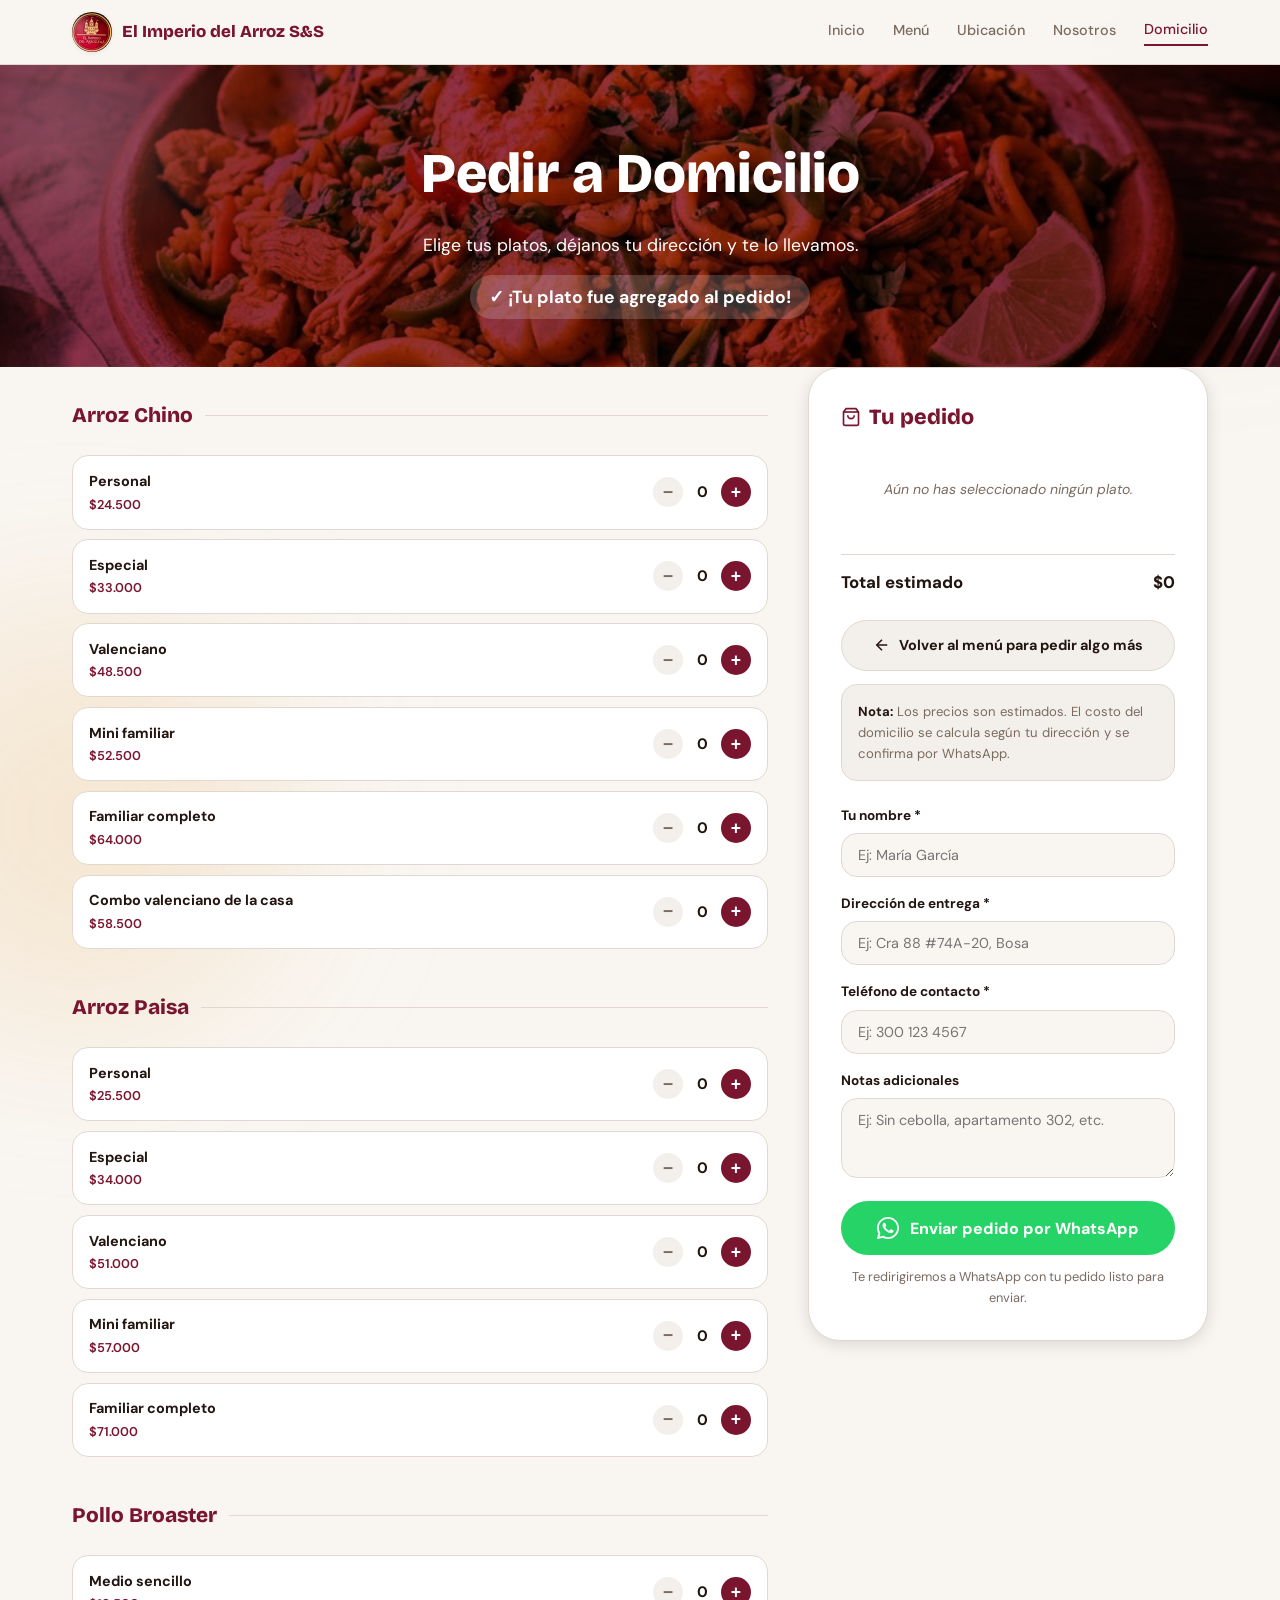
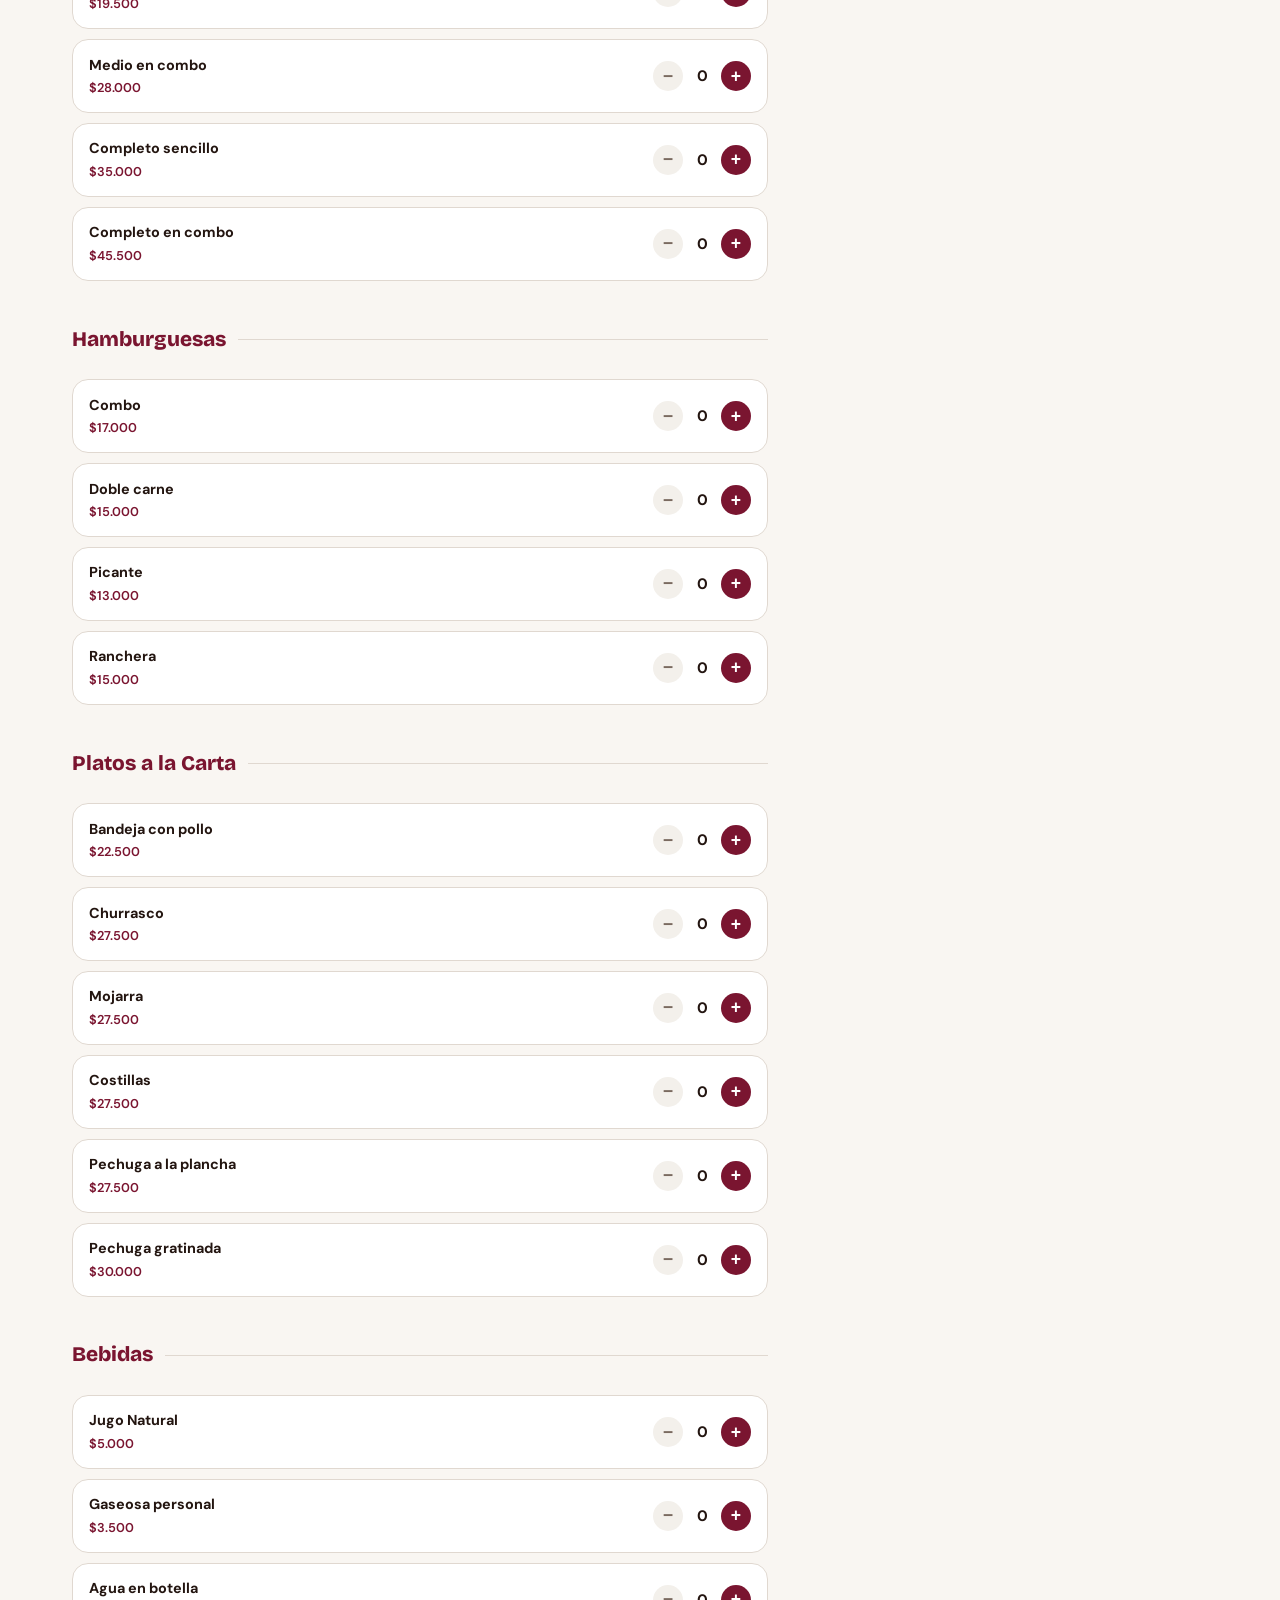
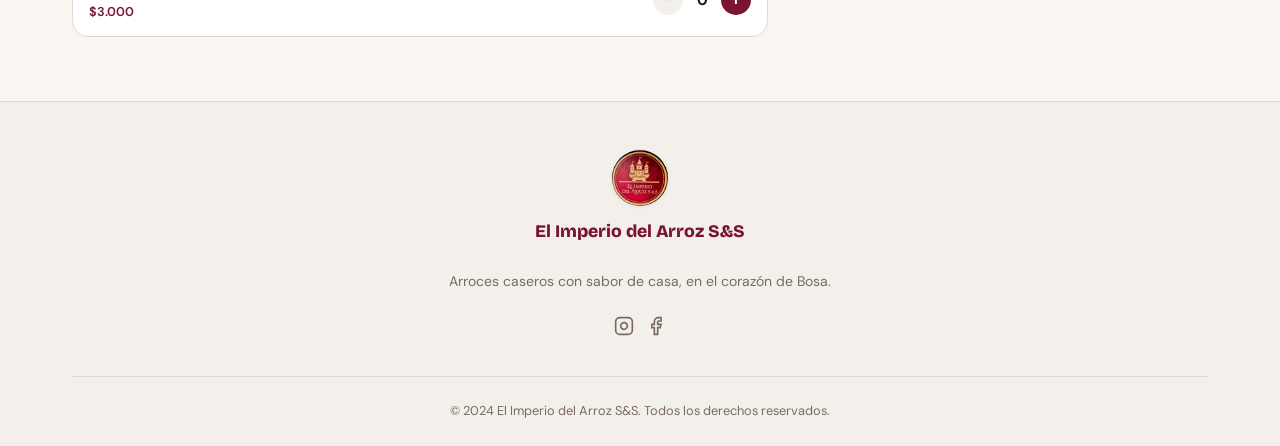
==== domicilio.html @ 8b48c99c "Carga inicial del sitio El Imperio del Arroz S and S" ====
<!DOCTYPE html>
<html lang="es">
<head>
  <meta charset="UTF-8" />
  <meta name="viewport" content="width=device-width, initial-scale=1.0" />
  <title>Domicilio — El Imperio del Arroz S&S</title>
  <meta name="description" content="Haz tu pedido a domicilio en El Imperio del Arroz S&S. Selecciona tus platos, déjanos tu dirección y te lo llevamos." />
  <link rel="icon" type="image/png" href="imagenes/favicon.png" />
  <link rel="stylesheet" href="estilos.css" />
  <style>
    .dom-layout{display:grid;grid-template-columns:1fr;gap:2.5rem;padding-bottom:4rem;}
    @media(min-width:1024px){.dom-layout{grid-template-columns:1fr 400px;align-items:start;}}

    /* CATEGORÍAS MENÚ */
    .cat-titulo{font-family:var(--fuente-display);font-weight:800;font-size:1.3rem;color:var(--primario);margin:2rem 0 0.85rem;display:flex;align-items:center;gap:0.75rem;}
    .cat-titulo::after{content:'';flex:1;border-top:1px solid var(--borde);}
    .items-lista{display:flex;flex-direction:column;gap:0.6rem;}
    .item-fila{display:flex;align-items:center;justify-content:space-between;gap:1rem;background:var(--blanco);border:1px solid var(--borde);border-radius:var(--radio);padding:0.85rem 1rem;transition:border-color .2s;}
    .item-fila:hover{border-color:var(--primario);}
    .item-fila__info{flex:1;}
    .item-fila__nombre{font-weight:700;font-size:0.9rem;color:var(--texto);}
    .item-fila__precio{font-size:0.8rem;color:var(--primario);font-weight:600;margin-top:0.1rem;}
    .contador{display:flex;align-items:center;gap:0.5rem;flex-shrink:0;}
    .contador__btn{width:30px;height:30px;border-radius:50%;border:none;cursor:pointer;font-size:1.1rem;font-weight:700;display:flex;align-items:center;justify-content:center;transition:background .15s,color .15s;}
    .contador__btn--menos{background:var(--fondo-tarjeta);color:var(--texto-suave);}
    .contador__btn--menos:hover{background:var(--borde);}
    .contador__btn--mas{background:var(--primario);color:var(--blanco);}
    .contador__btn--mas:hover{background:var(--primario-claro);}
    .contador__valor{min-width:22px;text-align:center;font-weight:700;font-size:0.95rem;color:var(--texto);}

    /* PANEL PEDIDO */
    .panel-pedido{background:var(--blanco);border:1px solid var(--borde);border-radius:var(--radio-xl);padding:2rem;box-shadow:var(--sombra-md);position:sticky;top:80px;}
    .panel-pedido h2{font-family:var(--fuente-display);font-weight:800;font-size:1.35rem;color:var(--primario);margin-bottom:1.25rem;display:flex;align-items:center;gap:0.5rem;}
    .resumen-lista{display:flex;flex-direction:column;gap:0.5rem;min-height:80px;margin-bottom:1.25rem;}
    .resumen-item{display:flex;align-items:center;justify-content:space-between;gap:0.5rem;font-size:0.875rem;}
    .resumen-item__info{flex:1;color:var(--texto);}
    .resumen-item__precio{font-weight:600;color:var(--primario);white-space:nowrap;}
    .resumen-item__quitar{flex-shrink:0;width:24px;height:24px;border-radius:50%;border:none;background:var(--fondo-tarjeta);color:var(--texto-suave);cursor:pointer;font-size:0.95rem;line-height:1;display:flex;align-items:center;justify-content:center;transition:background .15s,color .15s;}
    .resumen-item__quitar:hover{background:#fde2e2;color:#c0392b;}
    .resumen-vacio{color:var(--texto-suave);font-size:0.875rem;font-style:italic;text-align:center;padding:1.5rem 0;}
    .resumen-total{display:flex;justify-content:space-between;font-weight:800;font-size:1.05rem;border-top:1px solid var(--borde);padding-top:0.85rem;margin-bottom:1.5rem;}
    .btn-volver-menu{width:100%;display:flex;align-items:center;justify-content:center;gap:0.5rem;background:var(--fondo-tarjeta);color:var(--texto);border:1px solid var(--borde);padding:0.8rem 1.5rem;border-radius:999px;font-weight:700;font-size:0.9rem;cursor:pointer;text-decoration:none;transition:background .2s,border-color .2s;font-family:var(--fuente-cuerpo);margin-bottom:0.85rem;box-sizing:border-box;}
    .btn-volver-menu:hover{background:var(--blanco);border-color:var(--primario);color:var(--primario);}
    .btn-volver-menu svg{width:18px;height:18px;}

    /* FORMULARIO */
    .form-grupo{margin-bottom:1rem;}
    .form-grupo label{display:block;font-weight:700;font-size:0.85rem;margin-bottom:0.4rem;color:var(--texto);}
    .form-grupo input,.form-grupo textarea{width:100%;padding:0.75rem 1rem;border:1px solid var(--borde);border-radius:var(--radio);font-family:var(--fuente-cuerpo);font-size:0.9rem;color:var(--texto);background:var(--fondo);outline:none;transition:border-color .2s;box-sizing:border-box;}
    .form-grupo input:focus,.form-grupo textarea:focus{border-color:var(--primario);background:var(--blanco);}
    .form-grupo textarea{min-height:80px;resize:vertical;}
    .btn-enviar{width:100%;display:flex;align-items:center;justify-content:center;gap:0.65rem;background:#25D366;color:#fff;border:none;padding:1rem 1.5rem;border-radius:999px;font-weight:800;font-size:1rem;cursor:pointer;transition:background .2s,transform .15s;font-family:var(--fuente-cuerpo);margin-top:0.5rem;}
    .btn-enviar:hover{background:#1ebe5d;transform:translateY(-1px);}
    .btn-enviar svg{width:22px;height:22px;}
    .btn-enviar:disabled{background:#aaa;cursor:not-allowed;transform:none;}
    .aviso-seleccion{font-size:0.8rem;color:var(--texto-suave);text-align:center;margin-top:0.75rem;}

    /* NOTA */
    .nota-dom{background:var(--fondo-tarjeta);border:1px solid var(--borde);border-radius:var(--radio);padding:1rem;font-size:0.82rem;color:var(--texto-suave);line-height:1.6;margin-bottom:1.5rem;}
    .nota-dom strong{color:var(--texto);}
  </style>
</head>
<body>

<nav class="nav">
  <div class="contenedor nav__inner">
    <a href="index.html" class="nav__logo"><img src="imagenes/logo.png" alt="Logo El Imperio del Arroz S&amp;S" /><span>El Imperio del Arroz S&amp;S</span></a>
    <div class="nav__links">
      <a href="index.html"     class="nav__link">Inicio</a>
      <a href="menu.html"      class="nav__link">Menú</a>
      <a href="ubicacion.html" class="nav__link">Ubicación</a>
      <a href="nosotros.html"  class="nav__link">Nosotros</a>
      <a href="domicilio.html" class="nav__link nav__link--activo">Domicilio<span class="carrito-badge">0</span></a>
    </div>
    <button class="nav__hamburgesa" id="btn-menu" aria-label="Abrir menú">
      <svg id="icono-menu" width="24" height="24" fill="none" stroke="currentColor" stroke-width="2" viewBox="0 0 24 24"><line x1="3" y1="6" x2="21" y2="6"/><line x1="3" y1="12" x2="21" y2="12"/><line x1="3" y1="18" x2="21" y2="18"/></svg>
      <svg id="icono-x" width="24" height="24" fill="none" stroke="currentColor" stroke-width="2" viewBox="0 0 24 24" style="display:none"><line x1="18" y1="6" x2="6" y2="18"/><line x1="6" y1="6" x2="18" y2="18"/></svg>
    </button>
  </div>
  <div class="nav__movil contenedor" id="nav-movil">
    <a href="index.html"     class="nav__movil-link">Inicio</a>
    <a href="menu.html"      class="nav__movil-link">Menú</a>
    <a href="ubicacion.html" class="nav__movil-link">Ubicación</a>
    <a href="nosotros.html"  class="nav__movil-link">Nosotros</a>
    <a href="domicilio.html" class="nav__movil-link nav__movil-link--activo">Domicilio<span class="carrito-badge">0</span></a>
  </div>
</nav>

<main>
  <div class="cabecera-pagina cabecera-pagina--foto cabecera-pagina--domicilio">
    <h1>Pedir a Domicilio</h1>
    <p>Elige tus platos, déjanos tu dirección y te lo llevamos.</p>
    <p id="aviso-agregado" style="display:none;margin-top:1rem;font-weight:700;background:rgba(255,255,255,0.18);border-radius:999px;padding:0.5rem 1.2rem;display:inline-block;">✓ ¡Tu plato fue agregado al pedido!</p>
  </div>

  <div class="contenedor">
    <div class="dom-layout">

      <!-- MENÚ SELECTOR -->
      <div>

        <div class="items-lista" id="lista-items"></div>

      </div>

      <!-- PANEL PEDIDO -->
      <div>
        <div class="panel-pedido">
          <h2>
            <svg width="20" height="20" fill="none" stroke="currentColor" stroke-width="2" viewBox="0 0 24 24"><path d="M6 2L3 6v14a2 2 0 0 0 2 2h14a2 2 0 0 0 2-2V6l-3-4z"/><line x1="3" y1="6" x2="21" y2="6"/><path d="M16 10a4 4 0 0 1-8 0"/></svg>
            Tu pedido
          </h2>

          <div class="resumen-lista" id="resumen-lista">
            <p class="resumen-vacio" id="resumen-vacio">Aún no has seleccionado ningún plato.</p>
          </div>

          <div class="resumen-total">
            <span>Total estimado</span>
            <span id="total-precio">$0</span>
          </div>

          <a href="menu.html" class="btn-volver-menu">
            <svg width="18" height="18" fill="none" stroke="currentColor" stroke-width="2" viewBox="0 0 24 24"><line x1="19" y1="12" x2="5" y2="12"/><polyline points="12 19 5 12 12 5"/></svg>
            Volver al menú para pedir algo más
          </a>

          <div class="nota-dom">
            <strong>Nota:</strong> Los precios son estimados. El costo del domicilio se calcula según tu dirección y se confirma por WhatsApp.
          </div>

          <form id="form-domicilio">
            <div class="form-grupo">
              <label for="cli-nombre">Tu nombre *</label>
              <input type="text" id="cli-nombre" placeholder="Ej: María García" required />
            </div>
            <div class="form-grupo">
              <label for="cli-direccion">Dirección de entrega *</label>
              <input type="text" id="cli-direccion" placeholder="Ej: Cra 88 #74A-20, Bosa" required />
            </div>
            <div class="form-grupo">
              <label for="cli-telefono">Teléfono de contacto *</label>
              <input type="tel" id="cli-telefono" placeholder="Ej: 300 123 4567" required />
            </div>
            <div class="form-grupo">
              <label for="cli-notas">Notas adicionales</label>
              <textarea id="cli-notas" placeholder="Ej: Sin cebolla, apartamento 302, etc."></textarea>
            </div>
            <button type="submit" class="btn-enviar" id="btn-enviar">
              <svg viewBox="0 0 24 24" fill="currentColor"><path d="M17.472 14.382c-.297-.149-1.758-.867-2.03-.967-.273-.099-.471-.148-.67.15-.197.297-.767.966-.94 1.164-.173.199-.347.223-.644.075-.297-.15-1.255-.463-2.39-1.475-.883-.788-1.48-1.761-1.653-2.059-.173-.297-.018-.458.13-.606.134-.133.298-.347.446-.52.149-.174.198-.298.298-.497.099-.198.05-.371-.025-.52-.075-.149-.669-1.612-.916-2.207-.242-.579-.487-.5-.669-.51-.173-.008-.371-.01-.57-.01-.198 0-.52.074-.792.372-.272.297-1.04 1.016-1.04 2.479 0 1.462 1.065 2.875 1.213 3.074.149.198 2.096 3.2 5.077 4.487.709.306 1.262.489 1.694.625.712.227 1.36.195 1.871.118.571-.085 1.758-.719 2.006-1.413.248-.694.248-1.289.173-1.413-.074-.124-.272-.198-.57-.347z"/><path d="M12 0C5.373 0 0 5.373 0 12c0 2.127.558 4.122 1.531 5.845L.057 23.078a.75.75 0 0 0 .916.908l5.354-1.464A11.945 11.945 0 0 0 12 24c6.627 0 12-5.373 12-12S18.627 0 12 0zm0 22c-1.885 0-3.65-.513-5.166-1.41l-.37-.22-3.817 1.044 1.068-3.712-.24-.385A10 10 0 0 1 2 12C2 6.477 6.477 2 12 2s10 4.477 10 10-4.477 10-10 10z"/></svg>
              Enviar pedido por WhatsApp
            </button>
            <p class="aviso-seleccion">Te redirigiremos a WhatsApp con tu pedido listo para enviar.</p>
          </form>
        </div>
      </div>

    </div>
  </div>
</main>

<footer>
  <div class="contenedor">
    <div class="footer__grid" style="grid-template-columns:1fr;">
      <div class="footer__marca">
        <img src="imagenes/logo.png" alt="Logo El Imperio del Arroz S&amp;S" />
        <p class="footer__titulo">El Imperio del Arroz S&amp;S</p>
        <p class="footer__texto">Arroces caseros con sabor de casa, en el corazón de Bosa.</p>
        <div class="footer__iconos">
          <a href="#" aria-label="Instagram"><svg fill="none" stroke="currentColor" stroke-width="2" viewBox="0 0 24 24"><rect x="2" y="2" width="20" height="20" rx="5"/><path d="M16 11.37A4 4 0 1 1 12.63 8 4 4 0 0 1 16 11.37z"/><line x1="17.5" y1="6.5" x2="17.51" y2="6.5"/></svg></a>
          <a href="#" aria-label="Facebook"><svg fill="none" stroke="currentColor" stroke-width="2" viewBox="0 0 24 24"><path d="M18 2h-3a5 5 0 0 0-5 5v3H7v4h3v8h4v-8h3l1-4h-4V7a1 1 0 0 1 1-1h3z"/></svg></a>
        </div>
      </div>
    </div>
    <div class="footer__copy">© 2024 El Imperio del Arroz S&amp;S. Todos los derechos reservados.</div>
  </div>
</footer>

<script src="script.js"></script>
<script>
// =================== MENÚ DATA ===================
const MENU = [
  { cat: 'Arroz Chino', items: [
    { nombre: 'Personal',                    precio: 24500 },
    { nombre: 'Especial',                    precio: 33000 },
    { nombre: 'Valenciano',                  precio: 48500 },
    { nombre: 'Mini familiar',               precio: 52500 },
    { nombre: 'Familiar completo',           precio: 64000 },
    { nombre: 'Combo valenciano de la casa', precio: 58500 },
  ]},
  { cat: 'Arroz Paisa', items: [
    { nombre: 'Personal',          precio: 25500 },
    { nombre: 'Especial',          precio: 34000 },
    { nombre: 'Valenciano',        precio: 51000 },
    { nombre: 'Mini familiar',     precio: 57000 },
    { nombre: 'Familiar completo', precio: 71000 },
  ]},
  { cat: 'Pollo Broaster', items: [
    { nombre: 'Medio sencillo',    precio: 19500 },
    { nombre: 'Medio en combo',    precio: 28000 },
    { nombre: 'Completo sencillo', precio: 35000 },
    { nombre: 'Completo en combo', precio: 45500 },
  ]},
  { cat: 'Hamburguesas', items: [
    { nombre: 'Combo',       precio: 17000 },
    { nombre: 'Doble carne', precio: 15000 },
    { nombre: 'Picante',     precio: 13000 },
    { nombre: 'Ranchera',    precio: 15000 },
  ]},
  { cat: 'Platos a la Carta', items: [
    { nombre: 'Bandeja con pollo',    precio: 22500 },
    { nombre: 'Churrasco',            precio: 27500 },
    { nombre: 'Mojarra',              precio: 27500 },
    { nombre: 'Costillas',            precio: 27500 },
    { nombre: 'Pechuga a la plancha', precio: 27500 },
    { nombre: 'Pechuga gratinada',    precio: 30000 },
  ]},
  { cat: 'Bebidas', items: [
    { nombre: 'Jugo Natural',      precio: 5000 },
    { nombre: 'Gaseosa personal',  precio: 3500 },
    { nombre: 'Agua en botella',   precio: 3000 },
  ]},
];

// =================== STATE ===================
const cantidades = {};
const carritoGuardado = obtenerCarrito();

function fmt(n) {
  if (n === 0) return 'Consultar';
  return '$' + n.toLocaleString('es-CO');
}

// =================== RENDER MENÚ ===================
const listaEl = document.getElementById('lista-items');
listaEl.innerHTML = '';

MENU.forEach(cat => {
  // Título de categoría
  const tit = document.createElement('p');
  tit.className = 'cat-titulo';
  tit.textContent = cat.cat;
  listaEl.appendChild(tit);

  // Items
  const lista = document.createElement('div');
  lista.className = 'items-lista';

  cat.items.forEach(item => {
    const key = cat.cat + '|' + item.nombre;
    cantidades[key] = carritoGuardado[key] || 0;

    const fila = document.createElement('div');
    fila.className = 'item-fila reveal';
    fila.innerHTML = `
      <div class="item-fila__info">
        <div class="item-fila__nombre">${item.nombre}</div>
        <div class="item-fila__precio">${fmt(item.precio)}</div>
      </div>
      <div class="contador">
        <button class="contador__btn contador__btn--menos" data-key="${key}" aria-label="Restar">−</button>
        <span class="contador__valor" id="val-${key.replace(/[|& ]/g,'-')}">${cantidades[key]}</span>
        <button class="contador__btn contador__btn--mas" data-key="${key}" aria-label="Agregar">+</button>
      </div>`;
    lista.appendChild(fila);
  });

  listaEl.appendChild(lista);
});

// Re-observar los nuevos elementos .reveal generados dinámicamente
if ('IntersectionObserver' in window) {
  const obsDinamico = new IntersectionObserver((entries) => {
    entries.forEach((entry) => {
      if (entry.isIntersecting) { entry.target.classList.add('reveal--visible'); obsDinamico.unobserve(entry.target); }
    });
  }, { threshold: 0.1 });
  document.querySelectorAll('.item-fila.reveal').forEach(el => obsDinamico.observe(el));
} else {
  document.querySelectorAll('.item-fila.reveal').forEach(el => el.classList.add('reveal--visible'));
}

actualizarResumen();

// =================== EVENTOS CONTADOR ===================
document.addEventListener('click', function(e) {
  const btn = e.target.closest('.contador__btn');
  if (!btn) return;
  const key = btn.dataset.key;
  if (!key) return;

  if (btn.classList.contains('contador__btn--mas')) {
    cantidades[key]++;
  } else {
    if (cantidades[key] > 0) cantidades[key]--;
  }

  const safeId = 'val-' + key.replace(/[|& ]/g, '-');
  const valEl = document.getElementById(safeId);
  if (valEl) valEl.textContent = cantidades[key];

  guardarCarrito(cantidades);
  actualizarBadgeCarrito();
  actualizarResumen();
});

// =================== ACTUALIZAR RESUMEN ===================
function actualizarResumen() {
  const listaRes = document.getElementById('resumen-lista');
  const vacioPar = document.getElementById('resumen-vacio');
  const totalEl  = document.getElementById('total-precio');

  let totalNum = 0;
  let items = [];

  MENU.forEach(cat => {
    cat.items.forEach(item => {
      const key = cat.cat + '|' + item.nombre;
      const qty = cantidades[key] || 0;
      if (qty > 0) {
        items.push({ key, nombre: `${item.nombre} (${cat.cat})`, qty, precio: item.precio });
        totalNum += item.precio * qty;
      }
    });
  });

  listaRes.innerHTML = '';
  if (items.length === 0) {
    const p = document.createElement('p');
    p.className = 'resumen-vacio';
    p.id = 'resumen-vacio';
    p.textContent = 'Aún no has seleccionado ningún plato.';
    listaRes.appendChild(p);
    totalEl.textContent = '$0';
  } else {
    items.forEach(it => {
      const row = document.createElement('div');
      row.className = 'resumen-item';
      row.innerHTML = `
        <span class="resumen-item__info">${it.qty}× ${it.nombre}</span>
        <span class="resumen-item__precio">${it.precio > 0 ? fmt(it.precio * it.qty) : 'Consultar'}</span>
        <button type="button" class="resumen-item__quitar" data-key="${it.key}" aria-label="Quitar ${it.nombre} del pedido" title="Quitar del pedido">✕</button>`;
      listaRes.appendChild(row);
    });
    totalEl.textContent = totalNum > 0 ? fmt(totalNum) : 'Consultar';
  }
}

// =================== QUITAR ITEM DESDE EL RESUMEN ===================
document.addEventListener('click', function(e) {
  const quitarBtn = e.target.closest('.resumen-item__quitar');
  if (!quitarBtn) return;
  const key = quitarBtn.dataset.key;
  if (!key) return;

  cantidades[key] = 0;

  const safeId = 'val-' + key.replace(/[|& ]/g, '-');
  const valEl = document.getElementById(safeId);
  if (valEl) valEl.textContent = 0;

  guardarCarrito(cantidades);
  actualizarBadgeCarrito();
  actualizarResumen();
});

// =================== ENVIAR POR WA ===================
document.getElementById('form-domicilio').addEventListener('submit', function(e) {
  e.preventDefault();

  const nombre    = document.getElementById('cli-nombre').value.trim();
  const direccion = document.getElementById('cli-direccion').value.trim();
  const telefono  = document.getElementById('cli-telefono').value.trim();
  const notas     = document.getElementById('cli-notas').value.trim();

  let seleccionados = [];
  let totalNum = 0;

  MENU.forEach(cat => {
    cat.items.forEach(item => {
      const key = cat.cat + '|' + item.nombre;
      const qty = cantidades[key] || 0;
      if (qty > 0) {
        seleccionados.push('  • ' + qty + 'x ' + item.nombre + ' (' + cat.cat + ')' + (item.precio > 0 ? ' — ' + fmt(item.precio * qty) : ''));
        totalNum += item.precio * qty;
      }
    });
  });

  if (seleccionados.length === 0) {
    alert('Por favor selecciona al menos un plato antes de enviar.');
    return;
  }

  let msg = '🍚 *Pedido a domicilio — El Imperio del Arroz S&S*\n\n';
  msg += '*👤 Nombre:* ' + nombre + '\n';
  msg += '*📍 Dirección:* ' + direccion + '\n';
  msg += '*📞 Teléfono:* ' + telefono + '\n\n';
  msg += '*🛒 Platos pedidos:*\n' + seleccionados.join('\n') + '\n\n';
  if (totalNum > 0) msg += '*💰 Total estimado:* ' + fmt(totalNum) + '\n\n';
  if (notas) msg += '*📝 Notas:* ' + notas + '\n\n';
  msg += '_Por favor confirmame el costo del domicilio. ¡Gracias!_';

  window.open('https://wa.me/573132118757?text=' + encodeURIComponent(msg), '_blank');

  localStorage.removeItem('imperioCarrito');
  actualizarBadgeCarrito();
});

// Hamburguesa nav
const btn = document.getElementById('btn-menu');
const navMovil = document.getElementById('nav-movil');
const iconoMenu = document.getElementById('icono-menu');
const iconoX = document.getElementById('icono-x');
btn.addEventListener('click', () => {
  navMovil.classList.toggle('abierto');
  iconoMenu.style.display = navMovil.classList.contains('abierto') ? 'none' : 'block';
  iconoX.style.display = navMovil.classList.contains('abierto') ? 'block' : 'none';
});

if (Object.keys(carritoGuardado).length > 0) {
  const aviso = document.getElementById('aviso-agregado');
  if (aviso) {
    aviso.style.display = 'inline-block';
    setTimeout(() => { aviso.style.display = 'none'; }, 3500);
  }
}
</script>
</body>
</html>
---- estilos.css ----
/* =============================================
   EL IMPERIO DEL ARROZ S&S — Estilos globales
   ============================================= */

@import url('https://fonts.googleapis.com/css2?family=Bricolage+Grotesque:opsz,wght@12..96,400;12..96,600;12..96,700;12..96,800&family=DM+Sans:wght@400;500;600&display=swap');

/* --- Variables de color y tipografía --- */
:root {
  --primario:        #7a1530;
  --primario-claro:  #9b1c3d;
  --primario-10:     rgba(122,21,48,0.10);
  --primario-20:     rgba(122,21,48,0.20);
  --secundario:      #e08c1a;
  --secundario-10:   rgba(224,140,26,0.10);
  --secundario-20:   rgba(224,140,26,0.20);
  --fondo:           #f9f6f2;
  --fondo-tarjeta:   #f3f0eb;
  --texto:           #231510;
  --texto-suave:     #7a6a60;
  --borde:           #e0d8d0;
  --wa-verde:        #25D366;
  --wa-verde-hover:  #1da851;
  --blanco:          #ffffff;
  --sombra-sm:       0 1px 4px rgba(0,0,0,0.08);
  --sombra-md:       0 4px 16px rgba(0,0,0,0.12);
  --sombra-lg:       0 8px 32px rgba(0,0,0,0.16);
  --radio:           1rem;
  --radio-lg:        1.5rem;
  --radio-xl:        2rem;
  --fuente-display:  'Bricolage Grotesque', sans-serif;
  --fuente-cuerpo:   'DM Sans', sans-serif;
}

/* --- Reset básico --- */
*, *::before, *::after { box-sizing: border-box; margin: 0; padding: 0; }
html { scroll-behavior: smooth; }
body {
  font-family: var(--fuente-cuerpo);
  background: var(--fondo);
  color: var(--texto);
  line-height: 1.6;
  min-height: 100vh;
  display: flex;
  flex-direction: column;
}
img { display: block; max-width: 100%; }
a { color: inherit; text-decoration: none; }
ul { list-style: none; }

/* --- Contenedor --- */
.contenedor {
  width: 100%;
  max-width: 1200px;
  margin: 0 auto;
  padding: 0 1rem;
}
@media (min-width: 640px)  { .contenedor { padding: 0 1.5rem; } }
@media (min-width: 1024px) { .contenedor { padding: 0 2rem; } }

/* =============================================
   NAVEGACIÓN
   ============================================= */
.nav {
  position: sticky;
  top: 0;
  z-index: 100;
  background: rgba(249,246,242,0.95);
  backdrop-filter: blur(10px);
  border-bottom: 1px solid var(--borde);
}
.nav__inner {
  display: flex;
  align-items: center;
  justify-content: space-between;
  height: 64px;
}
.nav__logo {
  display: flex;
  align-items: center;
  gap: 0.6rem;
  font-family: var(--fuente-display);
  font-weight: 800;
  font-size: 1.05rem;
  color: var(--primario);
  flex-shrink: 0;
  line-height: 1.2;
}
.nav__logo:hover { color: var(--primario-claro); }
.nav__logo img { width: 40px; height: 40px; border-radius: 50%; object-fit: cover; flex-shrink: 0; box-shadow: var(--sombra-sm); }
.nav__logo span { display: none; }
@media (min-width: 480px) { .nav__logo span { display: inline; } }

.nav__links {
  display: none;
  align-items: center;
  gap: 1.75rem;
}
@media (min-width: 768px) { .nav__links { display: flex; } }

.nav__link {
  font-size: 0.9rem;
  font-weight: 500;
  color: var(--texto-suave);
  transition: color .2s;
  padding-bottom: 2px;
}
.nav__link:hover { color: var(--primario); }
.nav__link--activo {
  color: var(--primario);
  border-bottom: 2px solid var(--primario);
}

.btn-wa-nav {
  display: inline-flex;
  align-items: center;
  gap: 0.4rem;
  background: var(--primario);
  color: var(--blanco);
  font-weight: 600;
  font-size: 0.88rem;
  padding: 0.55rem 1.2rem;
  border-radius: 999px;
  transition: background .2s, transform .15s;
  white-space: nowrap;
}
.btn-wa-nav:hover { background: var(--primario-claro); transform: translateY(-1px); }
.btn-wa-nav svg { width: 16px; height: 16px; flex-shrink: 0; }

/* Hamburguesa */
.nav__hamburgesa {
  display: flex;
  align-items: center;
  justify-content: center;
  background: none;
  border: none;
  cursor: pointer;
  padding: 0.5rem;
  color: var(--texto);
  border-radius: 0.5rem;
  transition: background .2s;
}
.nav__hamburgesa:hover { background: var(--fondo-tarjeta); }
@media (min-width: 768px) { .nav__hamburgesa { display: none; } }

/* Menú móvil */
.nav__movil {
  display: none;
  flex-direction: column;
  gap: 0.25rem;
  padding: 0.75rem 1rem 1rem;
  border-top: 1px solid var(--borde);
  background: var(--fondo);
  box-shadow: var(--sombra-md);
}
.nav__movil.abierto { display: flex; }
.nav__movil-link {
  display: block;
  padding: 0.65rem 0.75rem;
  border-radius: 0.5rem;
  font-weight: 500;
  font-size: 1rem;
  color: var(--texto);
  transition: background .15s, color .15s;
}
.nav__movil-link:hover, .nav__movil-link--activo {
  background: var(--primario-10);
  color: var(--primario);
}
.btn-wa-movil {
  display: flex;
  align-items: center;
  justify-content: center;
  gap: 0.5rem;
  margin-top: 0.5rem;
  background: var(--primario);
  color: var(--blanco);
  font-weight: 600;
  padding: 0.75rem;
  border-radius: 999px;
  transition: background .2s;
}
.btn-wa-movil:hover { background: var(--primario-claro); }

/* =============================================
   BOTÓN FLOTANTE DE WHATSAPP
   ============================================= */
.wa-flotante {
  position: fixed;
  bottom: 1.5rem;
  right: 1.5rem;
  z-index: 200;
  width: 56px;
  height: 56px;
  border-radius: 50%;
  background: var(--wa-verde);
  color: var(--blanco);
  display: flex;
  align-items: center;
  justify-content: center;
  box-shadow: var(--sombra-lg);
  transition: transform .2s, background .2s;
  animation: pulso 2.5s ease-in-out infinite;
}
.wa-flotante:hover {
  background: var(--wa-verde-hover);
  transform: scale(1.1);
  animation: none;
}
.wa-flotante svg { width: 28px; height: 28px; }
@keyframes pulso {
  0%, 100% { box-shadow: 0 0 0 0 rgba(37,211,102,0.4); }
  50%       { box-shadow: 0 0 0 12px rgba(37,211,102,0); }
}

/* =============================================
   BOTONES GENERALES
   ============================================= */
.btn {
  display: inline-flex;
  align-items: center;
  justify-content: center;
  gap: 0.4rem;
  font-family: var(--fuente-cuerpo);
  font-weight: 600;
  border: none;
  cursor: pointer;
  transition: background .2s, transform .15s, box-shadow .2s;
  text-decoration: none;
  border-radius: 999px;
  white-space: nowrap;
  font-size: 1rem;
}
.btn:hover { transform: translateY(-1px); }
.btn:active { transform: translateY(0); }

.btn-primario {
  background: var(--primario);
  color: var(--blanco);
  padding: 0.85rem 2rem;
}
.btn-primario:hover { background: var(--primario-claro); box-shadow: var(--sombra-md); }

.btn-outline {
  background: transparent;
  color: var(--primario);
  border: 2px solid var(--primario);
  padding: 0.75rem 1.75rem;
}
.btn-outline:hover { background: var(--primario-10); }

.btn-wa {
  background: var(--wa-verde);
  color: var(--blanco);
  padding: 0.85rem 2rem;
}
.btn-wa:hover { background: var(--wa-verde-hover); box-shadow: var(--sombra-md); }

.btn-blanco {
  background: var(--blanco);
  color: var(--primario);
  padding: 0.85rem 2rem;
}
.btn-blanco:hover { background: #f0ece8; }

.btn-grande {
  padding: 1.1rem 2.5rem;
  font-size: 1.15rem;
}

.btn svg { width: 18px; height: 18px; flex-shrink: 0; }

/* =============================================
   FOOTER
   ============================================= */
footer {
  background: var(--fondo-tarjeta);
  border-top: 1px solid var(--borde);
  margin-top: auto;
}
.footer__grid {
  display: grid;
  grid-template-columns: 1fr;
  gap: 2rem;
  padding: 3rem 0 2rem;
  text-align: center;
  justify-items: center;
}
@media (min-width: 768px) { .footer__grid { grid-template-columns: repeat(3, 1fr); } }

.footer__marca { display: flex; flex-direction: column; align-items: center; gap: 0.75rem; max-width: 480px; }
.footer__marca img { width: 56px; height: 56px; border-radius: 50%; object-fit: cover; box-shadow: var(--sombra-sm); }

.footer__titulo {
  font-family: var(--fuente-display);
  font-weight: 800;
  font-size: 1.1rem;
  color: var(--primario);
  margin-bottom: 0.75rem;
}
.footer__subtitulo {
  font-weight: 600;
  font-size: 1rem;
  color: var(--texto);
  margin-bottom: 0.75rem;
}
.footer__texto { font-size: 0.875rem; color: var(--texto-suave); line-height: 1.6; }
.footer__item {
  display: flex;
  gap: 0.5rem;
  font-size: 0.875rem;
  color: var(--texto-suave);
  margin-bottom: 0.75rem;
}
.footer__item svg { width: 18px; height: 18px; color: var(--primario); flex-shrink: 0; margin-top: 1px; }
.footer__iconos { display: flex; gap: 0.75rem; margin-top: 0.75rem; }
.footer__iconos a { color: var(--texto-suave); transition: color .2s; }
.footer__iconos a:hover { color: var(--primario); }
.footer__iconos svg { width: 20px; height: 20px; }
.footer__copy {
  border-top: 1px solid var(--borde);
  padding: 1.5rem 0;
  text-align: center;
  font-size: 0.8rem;
  color: var(--texto-suave);
}

/* =============================================
   ESTRELLAS
   ============================================= */
.estrellas { display: flex; gap: 2px; color: var(--secundario); }
.estrellas svg { width: 18px; height: 18px; fill: currentColor; }
.estrellas--grande svg { width: 26px; height: 26px; }
.estrellas--pequenas svg { width: 14px; height: 14px; }

/* =============================================
   TARJETA GENÉRICA
   ============================================= */
.tarjeta {
  background: var(--blanco);
  border: 1px solid var(--borde);
  border-radius: var(--radio-lg);
  overflow: hidden;
  box-shadow: var(--sombra-sm);
  transition: box-shadow .2s, transform .2s;
}
.tarjeta:hover { box-shadow: var(--sombra-md); transform: translateY(-2px); }

/* =============================================
   CABECERAS DE PÁGINA (fondo degradado + difuminados)
   ============================================= */
.cabecera-pagina {
  position: relative;
  overflow: hidden;
  background: linear-gradient(135deg, var(--primario) 0%, var(--primario-claro) 55%, #8a1a3a 100%);
  background-size: 200% 200%;
  animation: degradadoMovil 10s ease infinite;
  color: var(--blanco);
  padding: 4rem 1rem 3rem;
  text-align: center;
}
.cabecera-pagina::before, .cabecera-pagina::after {
  content: '';
  position: absolute;
  border-radius: 50%;
  filter: blur(60px);
  pointer-events: none;
}
.cabecera-pagina::before { width: 240px; height: 240px; background: rgba(255,255,255,0.16); top: -70px; left: -50px; animation: flotar 7s ease-in-out infinite; }
.cabecera-pagina::after  { width: 280px; height: 280px; background: rgba(224,140,26,0.40); bottom: -90px; right: -60px; animation: flotar 9s ease-in-out infinite reverse; }
.cabecera-pagina h1, .cabecera-pagina p { position: relative; z-index: 1; }

.cabecera-pagina--foto { background-size: cover; background-position: center; background-blend-mode: multiply; animation: none; }
.cabecera-pagina--foto::after { display: none; }
.cabecera-pagina--menu      { background-image: linear-gradient(135deg, rgba(122,21,48,0.90) 0%, rgba(138,26,58,0.85) 55%, rgba(122,21,48,0.92) 100%), url('imagenes/platos_carta.jpg'); }
.cabecera-pagina--ubicacion { background-image: linear-gradient(135deg, rgba(122,21,48,0.90) 0%, rgba(138,26,58,0.85) 55%, rgba(122,21,48,0.92) 100%), url('imagenes/ambiance.jpg'); }
.cabecera-pagina--domicilio { background-image: linear-gradient(135deg, rgba(122,21,48,0.90) 0%, rgba(138,26,58,0.85) 55%, rgba(122,21,48,0.92) 100%), url('imagenes/arroz_mixto.jpg'); }
.cabecera-pagina--nosotros  { background-image: linear-gradient(135deg, rgba(122,21,48,0.90) 0%, rgba(138,26,58,0.85) 55%, rgba(122,21,48,0.92) 100%), url('imagenes/hero.jpg'); }
.cabecera-pagina h1 {
  font-family: var(--fuente-display);
  font-weight: 800;
  font-size: clamp(2rem, 5vw, 3.5rem);
  margin-bottom: 0.75rem;
  animation: apareceArriba .8s ease both;
}
.cabecera-pagina p { font-size: 1.1rem; opacity: 0.85; max-width: 600px; margin: 0 auto; animation: apareceArriba .8s ease .1s both; }

@keyframes degradadoMovil { 0%,100% { background-position: 0% 50%; } 50% { background-position: 100% 50%; } }
@keyframes apareceArriba { from { opacity: 0; transform: translateY(-14px); } to { opacity: 1; transform: translateY(0); } }

/* =============================================
   UTILIDADES
   ============================================= */
.sr-only { position: absolute; width: 1px; height: 1px; overflow: hidden; clip: rect(0,0,0,0); white-space: nowrap; }
.oculto { display: none !important; }
.d-flex { display: flex; }
.items-center { align-items: center; }
.gap-2 { gap: 0.5rem; }
.gap-3 { gap: 0.75rem; }
.mb-1 { margin-bottom: 0.25rem; }
.mb-2 { margin-bottom: 0.5rem; }
.mb-4 { margin-bottom: 1rem; }
.mb-6 { margin-bottom: 1.5rem; }
.mt-4 { margin-top: 1rem; }
.mt-6 { margin-top: 1.5rem; }
.text-center { text-align: center; }
.w-full { width: 100%; }

/* =============================================
   DIFUMINADOS GLOBALES DE FONDO
   ============================================= */
body {
  position: relative;
}
body::before, body::after {
  content: '';
  position: fixed;
  border-radius: 50%;
  filter: blur(90px);
  z-index: -1;
  pointer-events: none;
}
body::before { width: 380px; height: 380px; background: rgba(122,21,48,0.12); top: -110px; right: -110px; animation: flotar 11s ease-in-out infinite; }
body::after  { width: 420px; height: 420px; background: rgba(224,140,26,0.14); bottom: -130px; left: -130px; animation: flotar 13s ease-in-out infinite reverse; }

/* =============================================
   ANIMACIONES DE APARICIÓN AL HACER SCROLL
   ============================================= */
.reveal { opacity: 0; transform: translateY(28px); transition: opacity .7s ease, transform .7s ease; }
.reveal--visible { opacity: 1; transform: translateY(0); }
.reveal--visible.reveal--1 { transition-delay: .06s; }
.reveal--visible.reveal--2 { transition-delay: .14s; }
.reveal--visible.reveal--3 { transition-delay: .22s; }
.reveal--visible.reveal--4 { transition-delay: .30s; }
.reveal--visible.reveal--5 { transition-delay: .38s; }
.reveal--visible.reveal--6 { transition-delay: .46s; }

@keyframes flotar { 0%,100% { transform: translateY(0); } 50% { transform: translateY(-14px); } }
@keyframes brilloTexto { 0%,100% { background-position: 0% 50%; } 50% { background-position: 100% 50%; } }

.titulo-degradado {
  background: linear-gradient(90deg, var(--primario), var(--secundario), var(--primario));
  background-size: 200% auto;
  -webkit-background-clip: text; background-clip: text; color: transparent;
  animation: brilloTexto 6s ease-in-out infinite;
}

/* =============================================
   BADGE DEL CARRITO EN LA NAVEGACIÓN
   ============================================= */
.carrito-badge {
  display: none;
  align-items: center;
  justify-content: center;
  min-width: 19px; height: 19px;
  padding: 0 4px;
  border-radius: 999px;
  background: var(--secundario);
  color: #fff;
  font-size: 0.68rem;
  font-weight: 800;
  margin-left: 0.35rem;
  animation: pulsoBadge 1.6s ease-in-out infinite;
}
@keyframes pulsoBadge { 0%,100% { box-shadow: 0 0 0 0 rgba(224,140,26,0.5); } 50% { box-shadow: 0 0 0 6px rgba(224,140,26,0); } }
.nav__link, .nav__movil-link { display: inline-flex; align-items: center; }

/* =============================================
   BOTÓN "AGREGAR" DEL MENÚ Y TARJETAS CON IMAGEN
   ============================================= */
.btn-agregar { cursor: pointer; border: none; font-family: var(--fuente-cuerpo); transition: background .2s, transform .15s; }
.btn-agregar--ok { background: #25D366 !important; transform: scale(1.08); }

.precio-card__img {
  width: 68px; height: 68px;
  border-radius: var(--radio);
  object-fit: cover;
  flex-shrink: 0;
  box-shadow: var(--sombra-sm);
  transition: transform .3s ease;
}
.precio-card:hover .precio-card__img { transform: scale(1.06) rotate(-1deg); }
.precio-card--conimg { align-items: center; }

/* =============================================
   SECCIÓN RESEÑAS (compartida)
   ============================================= */
.seccion-resenas {
  padding: 5rem 1rem;
  background: var(--primario);
  color: var(--blanco);
  position: relative;
  overflow: hidden;
}
.seccion-resenas::before {
  content: '';
  position: absolute;
  inset: 0;
  background-image: url("data:image/svg+xml,%3Csvg width='60' height='60' viewBox='0 0 60 60' xmlns='http://www.w3.org/2000/svg'%3E%3Cg fill='none' fill-rule='evenodd'%3E%3Cg fill='%23ffffff' fill-opacity='0.04'%3E%3Cpath d='M36 34v-4h-2v4h-4v2h4v4h2v-4h4v-2h-4zm0-30V0h-2v4h-4v2h4v4h2V6h4V4h-4zM6 34v-4H4v4H0v2h4v4h2v-4h4v-2H6zM6 4V0H4v4H0v2h4v4h2V6h4V4H6z'/%3E%3C/g%3E%3C/g%3E%3C/svg%3E");
}
.resenas__encabezado { text-align: center; margin-bottom: 3rem; position: relative; }
.resenas__encabezado h2 {
  font-family: var(--fuente-display);
  font-weight: 800;
  font-size: clamp(1.8rem, 4vw, 3rem);
  margin-bottom: 0.75rem;
}
.resenas__encabezado p { opacity: 0.8; font-size: 1.05rem; max-width: 500px; margin: 0 auto; }
.resenas__grid {
  display: grid;
  grid-template-columns: 1fr;
  gap: 1.5rem;
  position: relative;
}
@media (min-width: 768px) { .resenas__grid { grid-template-columns: repeat(3, 1fr); } }
.resena-tarjeta {
  background: rgba(255,255,255,0.12);
  border: 1px solid rgba(255,255,255,0.2);
  border-radius: var(--radio-lg);
  padding: 2rem;
  backdrop-filter: blur(4px);
}
.resena-tarjeta .estrellas { margin-bottom: 1rem; color: var(--secundario); }
.resena-tarjeta p { font-size: 1rem; line-height: 1.65; margin-bottom: 1.25rem; }
.resena-tarjeta small { opacity: 0.7; font-size: 0.85rem; }
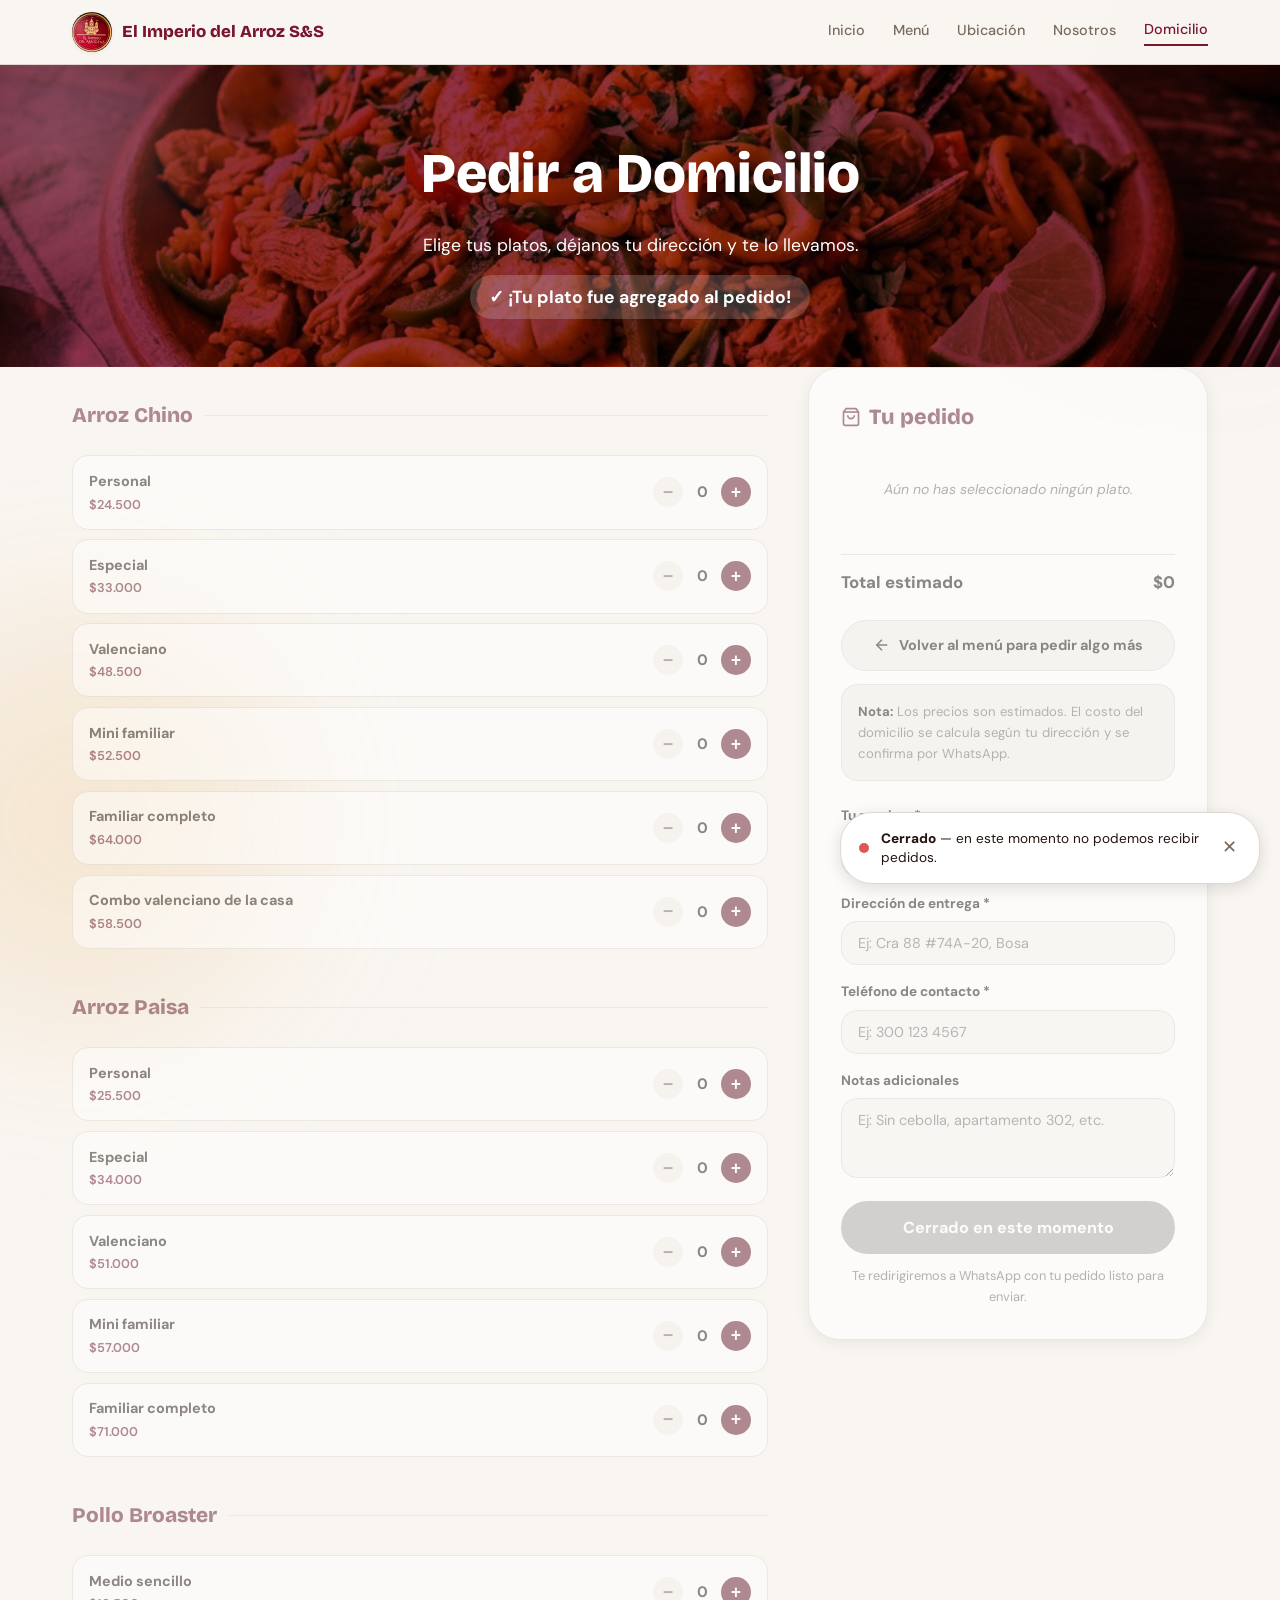
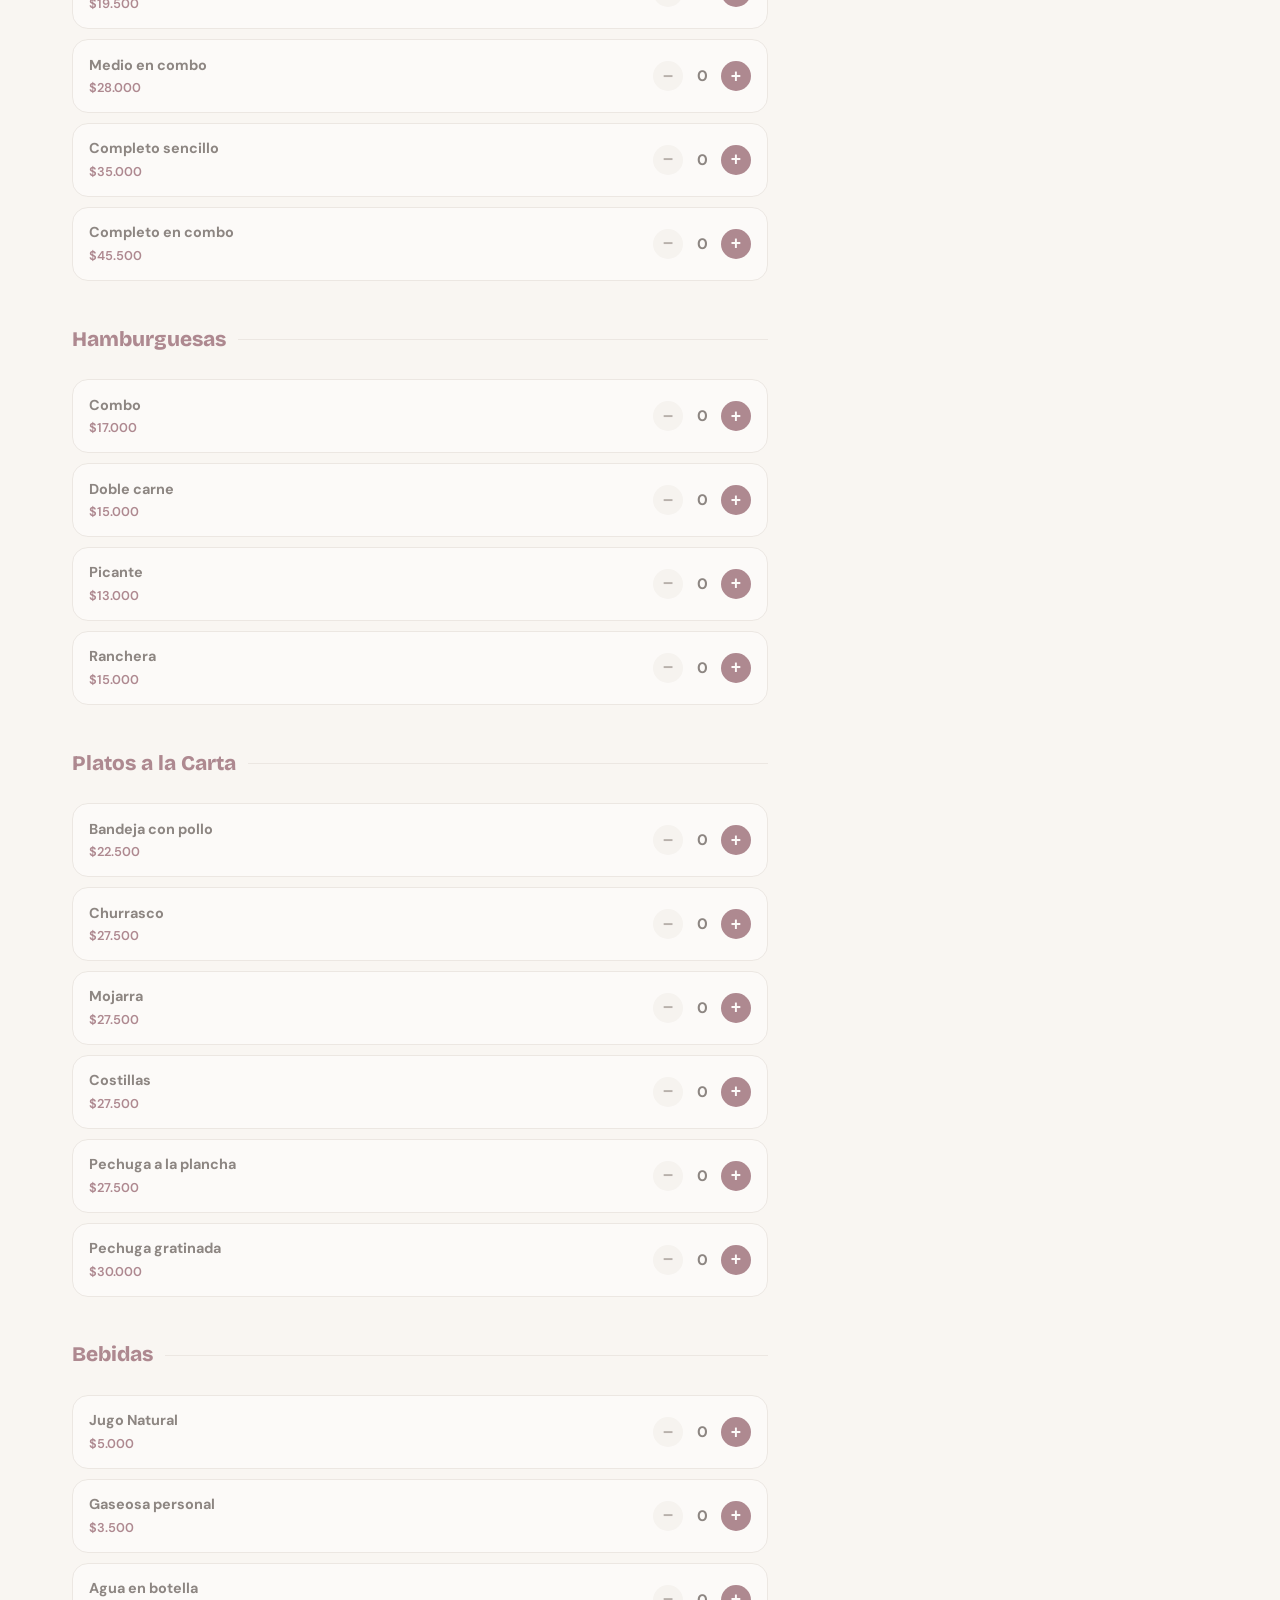
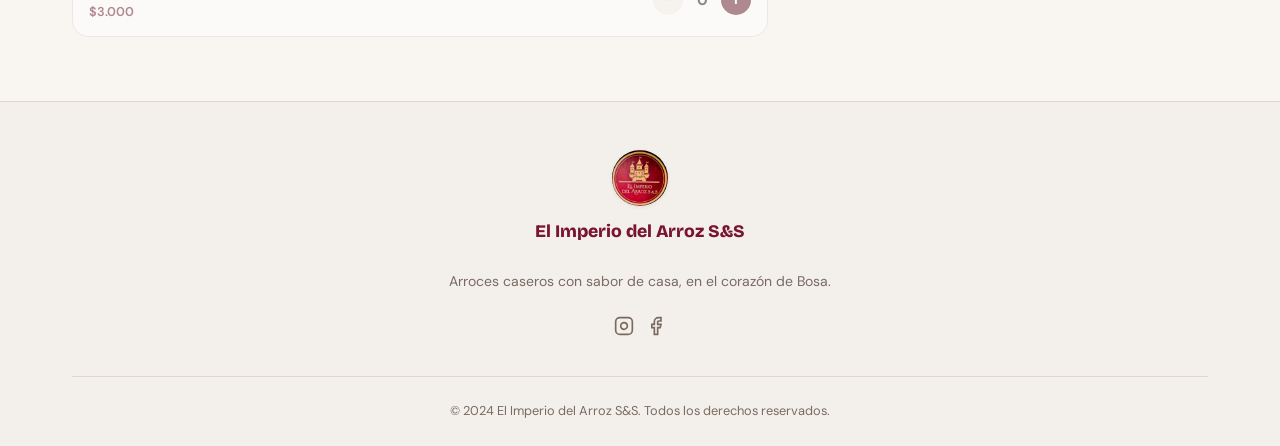
==== commit a502e20a: "Add notification for operating hours and block orders" ====
--- a/domicilio.html
+++ b/domicilio.html
@@ -58,6 +58,20 @@
     /* NOTA */
     .nota-dom{background:var(--fondo-tarjeta);border:1px solid var(--borde);border-radius:var(--radio);padding:1rem;font-size:0.82rem;color:var(--texto-suave);line-height:1.6;margin-bottom:1.5rem;}
     .nota-dom strong{color:var(--texto);}
+
+    .cerrado-bloqueado{opacity:0.5;pointer-events:none;filter:grayscale(0.3);}
+
+    /* NOTIFICACIÓN DE HORARIO (estilo aviso de cookies) */
+    .toast-horario{position:fixed;left:1rem;right:1rem;bottom:1rem;margin:0 auto;max-width:420px;background:var(--blanco);border:1px solid var(--borde);border-radius:var(--radio-xl);box-shadow:var(--sombra-md);padding:1rem 1.1rem;display:flex;align-items:center;gap:0.75rem;z-index:999;transform:translateY(140%);transition:transform .35s ease;}
+    .toast-horario.mostrar{transform:translateY(0);}
+    .toast-horario__punto{flex-shrink:0;width:10px;height:10px;border-radius:50%;}
+    .toast-horario__punto--abierto{background:#3ecf6a;}
+    .toast-horario__punto--cerrado{background:#e05555;}
+    .toast-horario__texto{flex:1;font-size:0.85rem;color:var(--texto);line-height:1.4;}
+    .toast-horario__texto strong{font-weight:800;}
+    .toast-horario__cerrar{flex-shrink:0;background:none;border:none;cursor:pointer;color:var(--texto-suave);font-size:1.1rem;line-height:1;padding:0.25rem;}
+    .toast-horario__cerrar:hover{color:var(--texto);}
+    @media(min-width:640px){.toast-horario{left:auto;right:1.25rem;margin:0;}}
   </style>
 </head>
 <body>
@@ -94,6 +108,7 @@
   </div>
 
   <div class="contenedor">
+
     <div class="dom-layout">
 
       <!-- MENÚ SELECTOR -->
@@ -158,6 +173,12 @@
     </div>
   </div>
 </main>
+
+<div class="toast-horario" id="toast-horario">
+  <span class="toast-horario__punto" id="toast-horario-punto"></span>
+  <span class="toast-horario__texto" id="toast-horario-texto"></span>
+  <button type="button" class="toast-horario__cerrar" id="toast-horario-cerrar" aria-label="Cerrar aviso">✕</button>
+</div>
 
 <footer>
   <div class="contenedor">
@@ -407,6 +428,72 @@
   actualizarBadgeCarrito();
 });
 
+// =================== HORARIO DE ATENCIÓN ===================
+// Lunes a Sábado: 11:00 a.m. – 10:30 p.m. | Domingo: 12:00 p.m. – 10:30 p.m.
+function obtenerEstadoHorario() {
+  const ahoraBogota = new Date(new Date().toLocaleString('en-US', { timeZone: 'America/Bogota' }));
+  const dia = ahoraBogota.getDay(); // 0 = Domingo, 1-6 = Lunes a Sábado
+  const minutosAhora = ahoraBogota.getHours() * 60 + ahoraBogota.getMinutes();
+
+  const horaAperturaMin = (dia === 0) ? 12 * 60 : 11 * 60; // 12:00pm domingo, 11:00am resto
+  const horaCierreMin = 22 * 60 + 30; // 10:30pm todos los días
+
+  const abierto = minutosAhora >= horaAperturaMin && minutosAhora < horaCierreMin;
+
+  return { abierto };
+}
+
+function aplicarEstadoHorario() {
+  const { abierto } = obtenerEstadoHorario();
+
+  // Si está cerrado, se bloquea el pedido (contadores y botón de enviar)
+  if (!abierto) {
+    const panelPedido = document.querySelector('.panel-pedido');
+    const listaItems = document.getElementById('lista-items');
+    if (panelPedido) panelPedido.classList.add('cerrado-bloqueado');
+    if (listaItems) listaItems.classList.add('cerrado-bloqueado');
+
+    const btnEnviar = document.getElementById('btn-enviar');
+    if (btnEnviar) {
+      btnEnviar.disabled = true;
+      btnEnviar.textContent = 'Cerrado en este momento';
+    }
+  }
+
+  // Notificación tipo aviso de cookies: aparece una sola vez por sesión
+  if (!sessionStorage.getItem('avisoHorarioVisto')) {
+    const toast = document.getElementById('toast-horario');
+    const punto = document.getElementById('toast-horario-punto');
+    const texto = document.getElementById('toast-horario-texto');
+    if (toast && punto && texto) {
+      punto.classList.add(abierto ? 'toast-horario__punto--abierto' : 'toast-horario__punto--cerrado');
+      texto.innerHTML = abierto
+        ? '<strong>Abierto</strong> — puedes pedir a domicilio ahora mismo.'
+        : '<strong>Cerrado</strong> — en este momento no podemos recibir pedidos.';
+      setTimeout(() => toast.classList.add('mostrar'), 300);
+      sessionStorage.setItem('avisoHorarioVisto', '1');
+    }
+  }
+}
+
+const toastCerrarBtn = document.getElementById('toast-horario-cerrar');
+if (toastCerrarBtn) {
+  toastCerrarBtn.addEventListener('click', () => {
+    document.getElementById('toast-horario').classList.remove('mostrar');
+  });
+}
+
+// Bloqueo real: si de alguna forma se envía el formulario estando cerrado, se detiene el pedido
+document.getElementById('form-domicilio').addEventListener('submit', function(e) {
+  if (!obtenerEstadoHorario().abierto) {
+    e.preventDefault();
+    e.stopImmediatePropagation();
+    alert('En este momento estamos cerrados. Nuestro horario es Lunes a Sábado 11:00 a.m. – 10:30 p.m. y Domingo 12:00 p.m. – 10:30 p.m.');
+  }
+}, true);
+
+aplicarEstadoHorario();
+
 // Hamburguesa nav
 const btn = document.getElementById('btn-menu');
 const navMovil = document.getElementById('nav-movil');
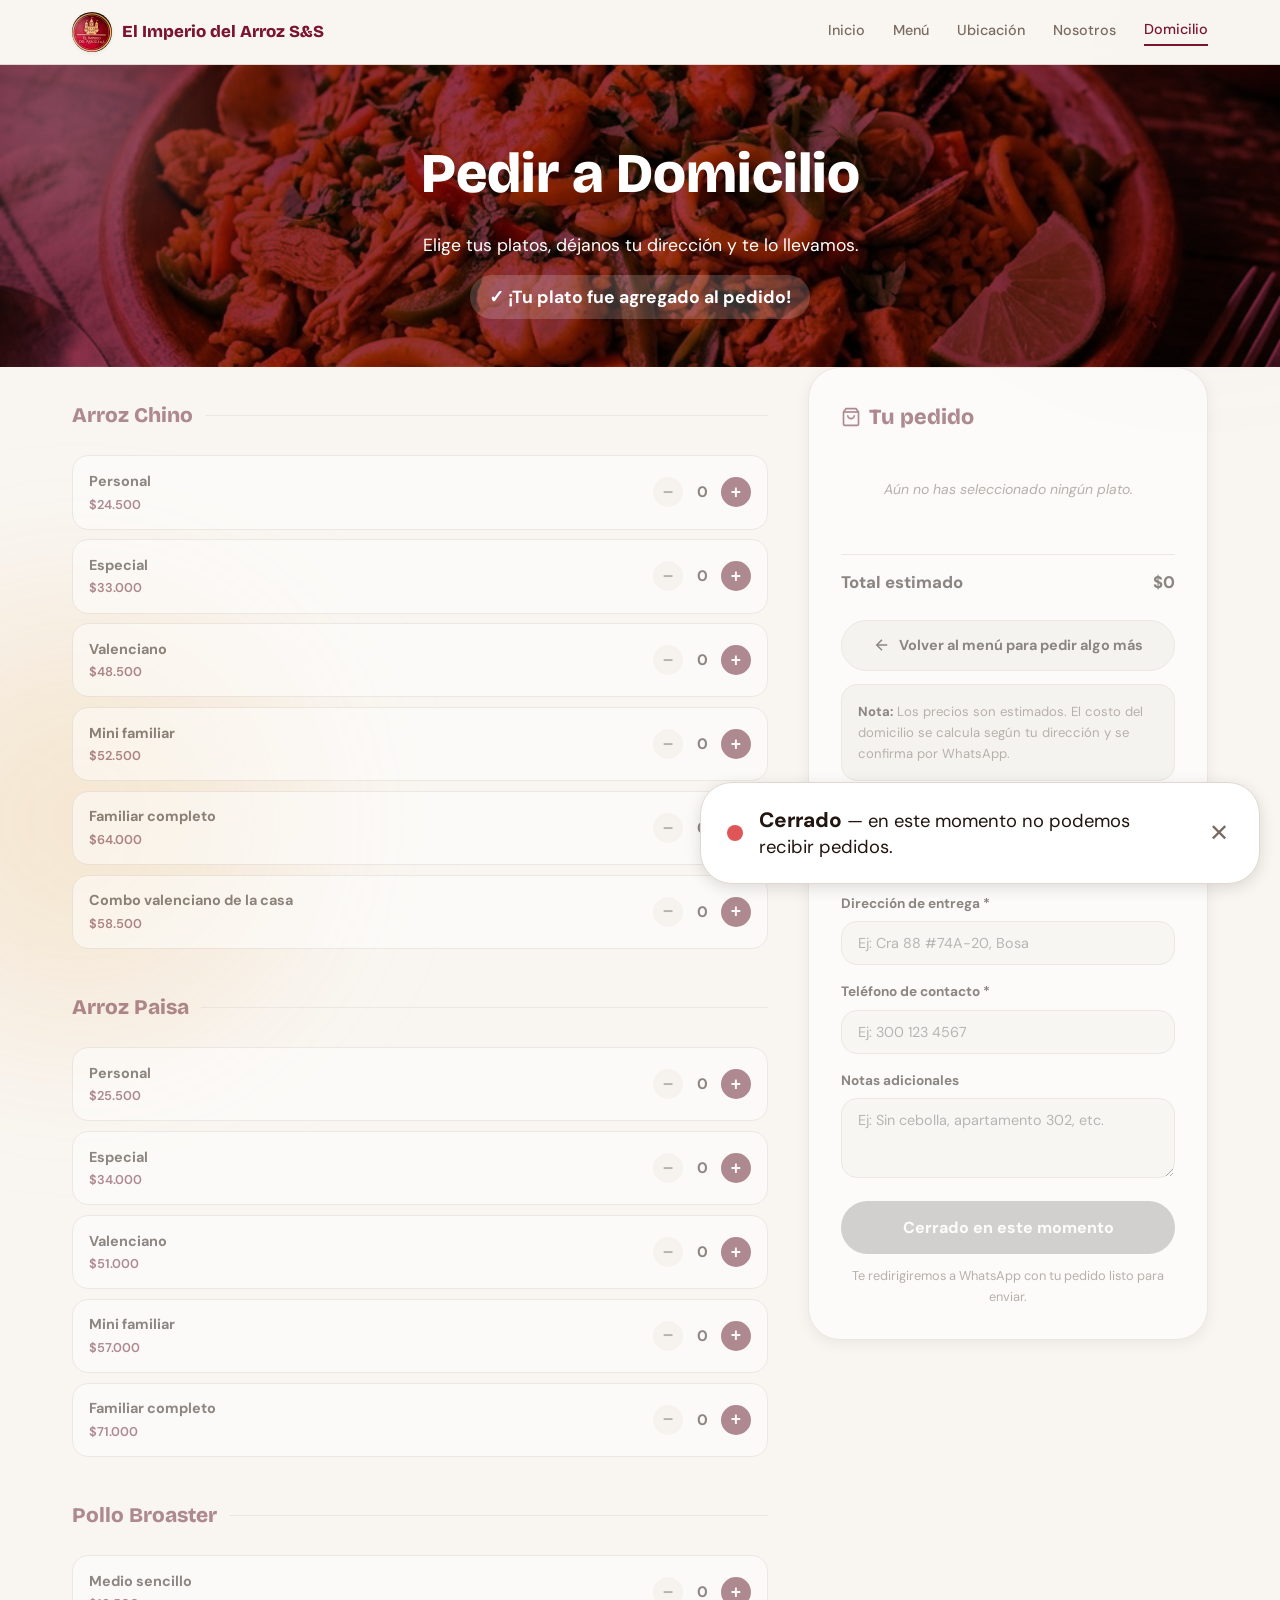
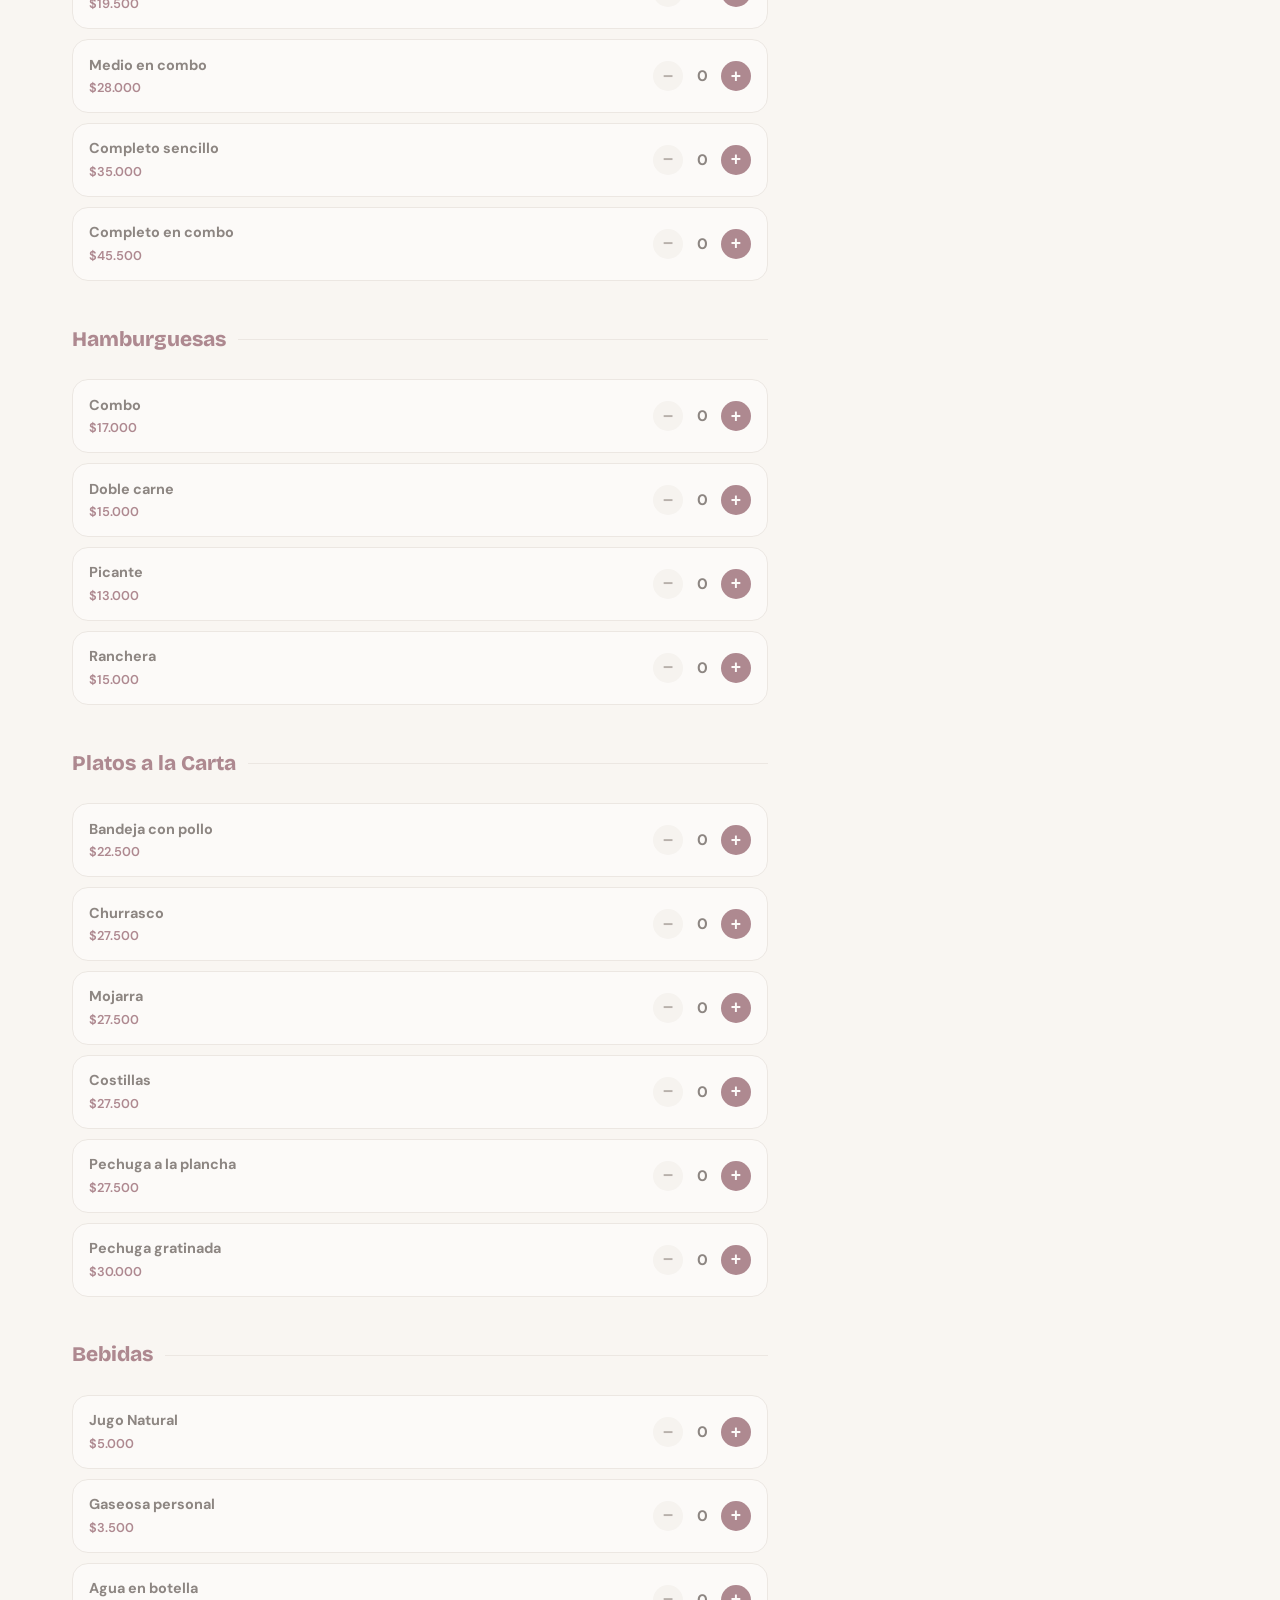
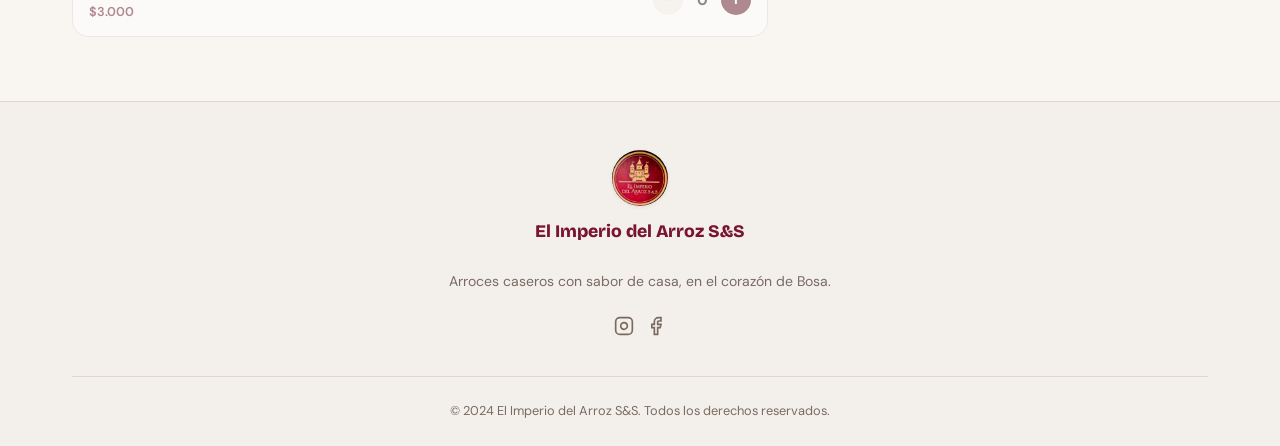
==== commit 2ceb377e: "Update toast-horario styles for improved layout" ====
--- a/domicilio.html
+++ b/domicilio.html
@@ -62,14 +62,14 @@
     .cerrado-bloqueado{opacity:0.5;pointer-events:none;filter:grayscale(0.3);}
 
     /* NOTIFICACIÓN DE HORARIO (estilo aviso de cookies) */
-    .toast-horario{position:fixed;left:1rem;right:1rem;bottom:1rem;margin:0 auto;max-width:420px;background:var(--blanco);border:1px solid var(--borde);border-radius:var(--radio-xl);box-shadow:var(--sombra-md);padding:1rem 1.1rem;display:flex;align-items:center;gap:0.75rem;z-index:999;transform:translateY(140%);transition:transform .35s ease;}
+    .toast-horario{position:fixed;left:1rem;right:1rem;bottom:1rem;margin:0 auto;max-width:560px;background:var(--blanco);border:1px solid var(--borde);border-radius:var(--radio-xl);box-shadow:var(--sombra-md);padding:1.4rem 1.6rem;display:flex;align-items:center;gap:1rem;z-index:999;transform:translateY(140%);transition:transform .35s ease;}
     .toast-horario.mostrar{transform:translateY(0);}
-    .toast-horario__punto{flex-shrink:0;width:10px;height:10px;border-radius:50%;}
+    .toast-horario__punto{flex-shrink:0;width:16px;height:16px;border-radius:50%;}
     .toast-horario__punto--abierto{background:#3ecf6a;}
     .toast-horario__punto--cerrado{background:#e05555;}
-    .toast-horario__texto{flex:1;font-size:0.85rem;color:var(--texto);line-height:1.4;}
-    .toast-horario__texto strong{font-weight:800;}
-    .toast-horario__cerrar{flex-shrink:0;background:none;border:none;cursor:pointer;color:var(--texto-suave);font-size:1.1rem;line-height:1;padding:0.25rem;}
+    .toast-horario__texto{flex:1;font-size:1.15rem;color:var(--texto);line-height:1.4;}
+    .toast-horario__texto strong{font-weight:800;font-size:1.3rem;}
+    .toast-horario__cerrar{flex-shrink:0;background:none;border:none;cursor:pointer;color:var(--texto-suave);font-size:1.5rem;line-height:1;padding:0.25rem;}
     .toast-horario__cerrar:hover{color:var(--texto);}
     @media(min-width:640px){.toast-horario{left:auto;right:1.25rem;margin:0;}}
   </style>
